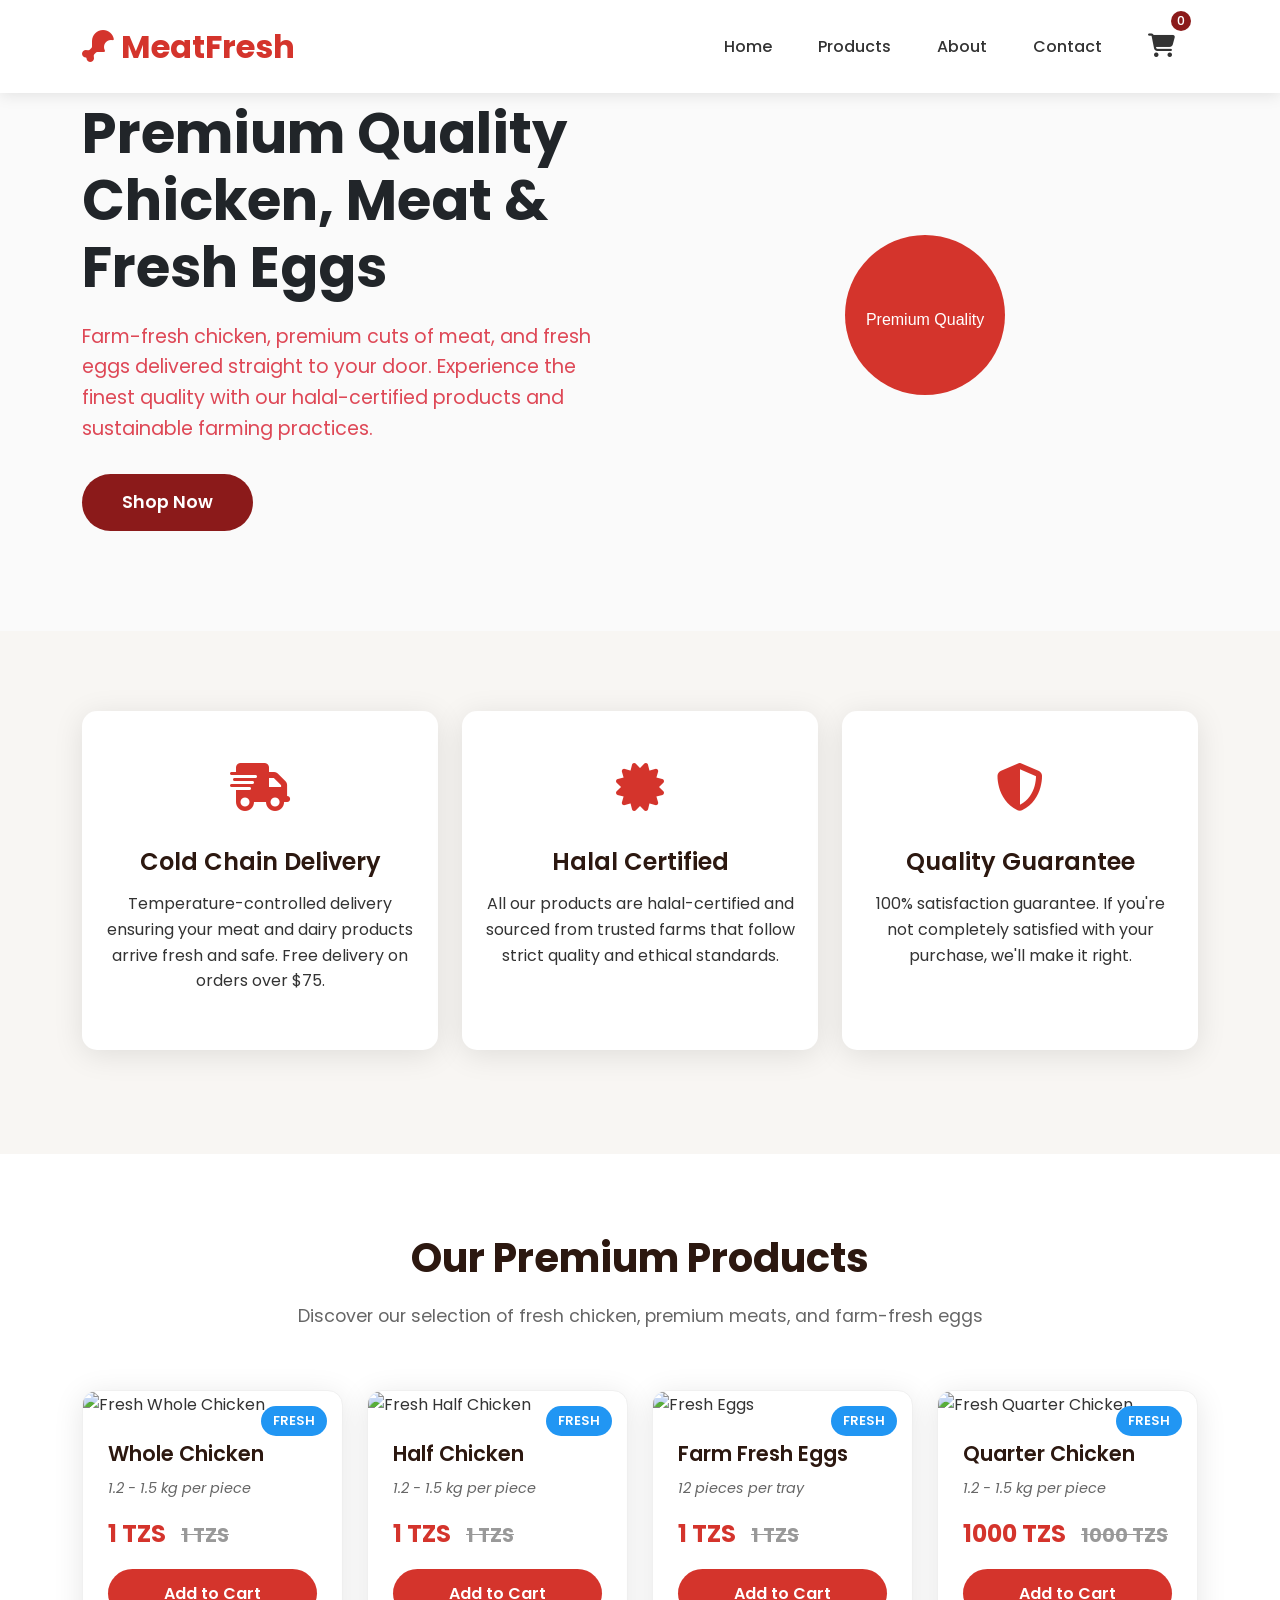
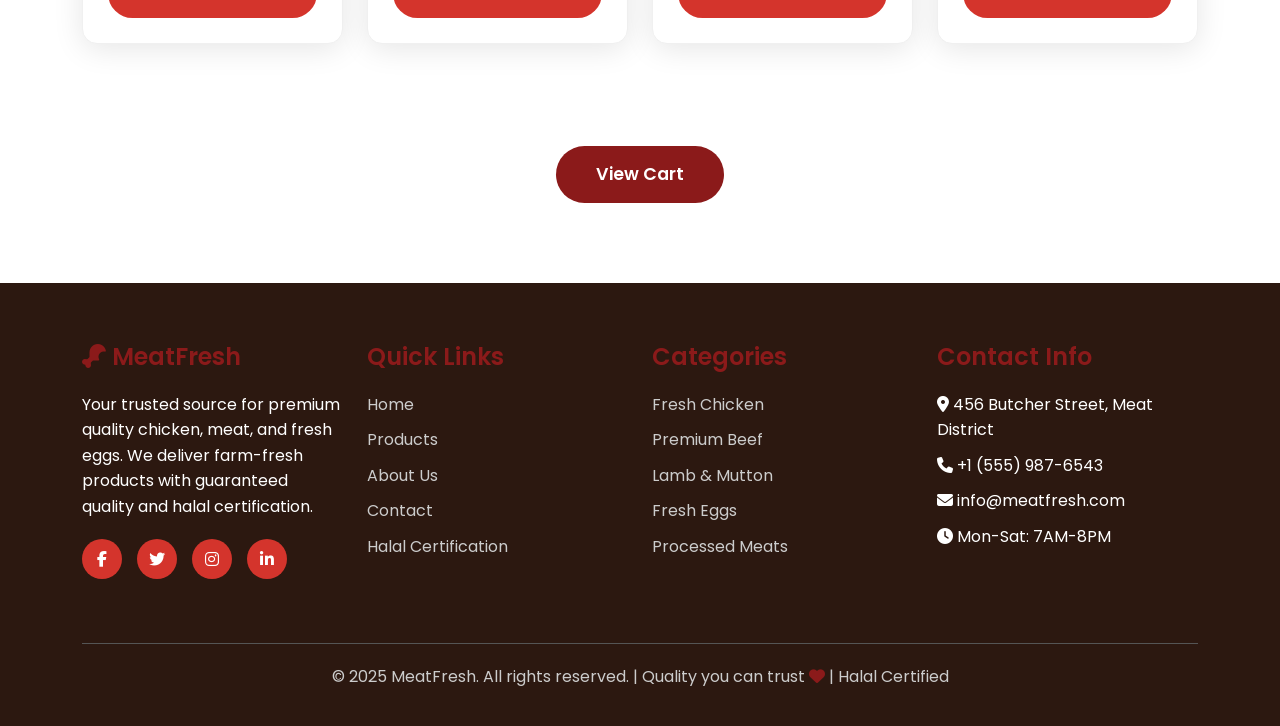
==== public/index.html @ bb0c1eba "Initial Commit" ====
<!DOCTYPE html>
<html lang="en">
<head>
    <meta charset="UTF-8">
    <meta name="viewport" content="width=device-width, initial-scale=1.0">
    <title>MeatFresh - Premium Chicken, Meat & Fresh Eggs</title>
    <link href="https://cdnjs.cloudflare.com/ajax/libs/bootstrap/5.3.0/css/bootstrap.min.css" rel="stylesheet">
    <link href="https://cdnjs.cloudflare.com/ajax/libs/font-awesome/6.4.0/css/all.min.css" rel="stylesheet">
    <link href="https://fonts.googleapis.com/css2?family=Poppins:wght@300;400;500;600;700&display=swap" rel="stylesheet">
    <style>
        :root {
            --primary-color: #d4342c;
            --secondary-color: #8b1a1a;
            --accent-color: #ffa726;
            --dark-color: #2c1810;
            --light-color: #f8f6f3;
            --meat-red: #c62828;
            --chicken-yellow: #ffb74d;
        }

        * {
            margin: 0;
            padding: 0;
            box-sizing: border-box;
        }

        body {
            font-family: 'Poppins', sans-serif;
            line-height: 1.6;
            color: #333;
            background-color: #fafafa;
        }

        /* Navigation */
        .navbar {
            background: #fff;
            box-shadow: 0 2px 15px rgba(0,0,0,0.1);
            padding: 1rem 0;
        }

        .navbar-brand {
            font-size: 2rem;
            font-weight: 700;
            color: var(--primary-color) !important;
        }

        .navbar-nav .nav-link {
            color: #333 !important;
            font-weight: 500;
            margin: 0 15px;
            transition: color 0.3s ease;
        }

        .navbar-nav .nav-link:hover {
            color: var(--primary-color) !important;
        }

        .cart-icon {
            position: relative;
            color: var(--primary-color);
            font-size: 1.5rem;
            margin-left: 15px;
        }

        .cart-badge {
            position: absolute;
            top: -8px;
            right: -8px;
            background: var(--secondary-color);
            color: #fff;
            border-radius: 50%;
            width: 20px;
            height: 20px;
            font-size: 0.8rem;
            display: flex;
            align-items: center;
            justify-content: center;
        }

        /* Hero Section */
        .hero-section {
            background-image: url('C:/Users/Heaven/Desktop/whole_broiler-scaled.jpeg');
            color: white;
            padding: 100px 0;
            position: relative;
            overflow: hidden;
        }

        .hero-section::before {
            content: '';
            position: absolute;
            top: 0;
            left: 0;
            right: 0;
            bottom: 0;
            background-size: cover;
        }

        .hero-content {
            position: relative;
            z-index: 2;
        }

        .hero-title {
            font-size: 3.5rem;
            font-weight: 700;
            margin-bottom: 20px;
        }

        .hero-subtitle {
            font-size: 1.2rem;
            margin-bottom: 30px;
            opacity: 0.9;
        }

        .btn-primary-custom {
            background: var(--secondary-color);
            border: none;
            padding: 15px 40px;
            font-size: 1.1rem;
            font-weight: 600;
            border-radius: 50px;
            transition: all 0.3s ease;
            color: white;
        }

        .btn-primary-custom:hover {
            background: #ff9800;
            transform: translateY(-2px);
            color: white;
        }

        /* Features Section */
        .features-section {
            padding: 80px 0;
            background: var(--light-color);
        }

        .feature-card {
            text-align: center;
            padding: 40px 20px;
            background: white;
            border-radius: 15px;
            box-shadow: 0 5px 30px rgba(0,0,0,0.1);
            transition: transform 0.3s ease;
            height: 100%;
        }

        .feature-card:hover {
            transform: translateY(-10px);
        }

        .feature-icon {
            font-size: 3rem;
            color: var(--primary-color);
            margin-bottom: 20px;
        }

        .feature-title {
            font-size: 1.5rem;
            font-weight: 600;
            margin-bottom: 15px;
            color: var(--dark-color);
        }

        /* Products Section */
        .products-section {
            padding: 80px 0;
            background: white;
        }

        .section-title {
            text-align: center;
            font-size: 2.5rem;
            font-weight: 700;
            color: var(--dark-color);
            margin-bottom: 20px;
        }

        .section-subtitle {
            text-align: center;
            color: #666;
            margin-bottom: 60px;
            font-size: 1.1rem;
        }

        .product-card {
            background: white;
            border-radius: 15px;
            box-shadow: 0 5px 30px rgba(0,0,0,0.1);
            overflow: hidden;
            transition: all 0.3s ease;
            margin-bottom: 30px;
            border: 1px solid #f0f0f0;
        }

        .product-card:hover {
            transform: translateY(-5px);
            box-shadow: 0 10px 40px rgba(0,0,0,0.15);
        }

        .product-image {
            width: 100%;
            height: 250px;
            object-fit: cover;
            transition: transform 0.3s ease;
        }

        .product-card:hover .product-image {
            transform: scale(1.05);
        }

        .product-info {
            padding: 25px;
        }

        .product-title {
            font-size: 1.3rem;
            font-weight: 600;
            margin-bottom: 10px;
            color: var(--dark-color);
        }

        .product-price {
            font-size: 1.5rem;
            font-weight: 700;
            color: var(--primary-color);
            margin-bottom: 15px;
        }

        .product-price .old-price {
            text-decoration: line-through;
            color: #999;
            font-size: 1.2rem;
            margin-left: 10px;
        }

        .product-weight {
            font-size: 0.9rem;
            color: #666;
            margin-bottom: 15px;
            font-style: italic;
        }

        .btn-add-cart {
            background: var(--primary-color);
            color: white;
            border: none;
            padding: 12px 30px;
            border-radius: 25px;
            font-weight: 600;
            transition: all 0.3s ease;
            width: 100%;
        }

        .btn-add-cart:hover {
            background: var(--secondary-color);
            transform: translateY(-2px);
        }

        /* Footer */
        .footer {
            background: var(--dark-color);
            color: white;
            padding: 60px 0 20px;
        }

        .footer-title {
            font-size: 1.5rem;
            font-weight: 600;
            margin-bottom: 20px;
            color: var(--secondary-color);
        }

        .footer-links {
            list-style: none;
            padding: 0;
        }

        .footer-links li {
            margin-bottom: 10px;
        }

        .footer-links a {
            color: #ccc;
            text-decoration: none;
            transition: color 0.3s ease;
        }

        .footer-links a:hover {
            color: var(--secondary-color);
        }

        .social-icons {
            display: flex;
            gap: 15px;
            margin-top: 20px;
        }

        .social-icon {
            width: 40px;
            height: 40px;
            background: var(--primary-color);
            color: white;
            border-radius: 50%;
            display: flex;
            align-items: center;
            justify-content: center;
            text-decoration: none;
            transition: all 0.3s ease;
        }

        .social-icon:hover {
            background: var(--secondary-color);
            transform: translateY(-2px);
        }

        .copyright {
            border-top: 1px solid #555;
            margin-top: 40px;
            padding-top: 20px;
            text-align: center;
            color: #ccc;
        }

        /* Quality Badges */
        .quality-badge {
            position: absolute;
            top: 15px;
            right: 15px;
            background: var(--secondary-color);
            color: white;
            padding: 5px 12px;
            border-radius: 20px;
            font-size: 0.8rem;
            font-weight: 600;
        }

        .halal-badge {
            background: #4caf50;
        }

        .fresh-badge {
            background: #2196f3;
        }

        /* Responsive Design */
        @media (max-width: 768px) {
            .hero-title {
                font-size: 2.5rem;
            }

            .hero-subtitle {
                font-size: 1rem;
            }

            .section-title {
                font-size: 2rem;
            }

            .navbar-nav {
                text-align: center;
            }

            .feature-card {
                margin-bottom: 30px;
            }
        }

        /* Animations */
        @keyframes fadeInUp {
            from {
                opacity: 0;
                transform: translateY(30px);
            }
            to {
                opacity: 1;
                transform: translateY(0);
            }
        }

        .animate-fadeInUp {
            animation: fadeInUp 0.6s ease-out;
        }
    </style>
</head>
<body>
    <!-- Navigation -->
    <nav class="navbar navbar-expand-lg navbar-light fixed-top">
        <div class="container">
            <a class="navbar-brand" href="#"><i class="fas fa-drumstick-bite"></i> MeatFresh</a>
            
            <button class="navbar-toggler" type="button" data-bs-toggle="collapse" data-bs-target="#navbarNav">
                <span class="navbar-toggler-icon"></span>
            </button>
            
            <div class="collapse navbar-collapse" id="navbarNav">
                <ul class="navbar-nav ms-auto align-items-center">
                    <li class="nav-item">
                        <a class="nav-link" href="#home">Home</a>
                    </li>
                    <li class="nav-item">
                        <a class="nav-link" href="#products">Products</a>
                    </li>
                    <li class="nav-item">
                        <a class="nav-link" href="#about">About</a>
                    </li>
                    <li class="nav-item">
                        <a class="nav-link" href="#contact">Contact</a>
                    </li>
                    <li class="nav-item">
                        <a class="nav-link cart-icon" href="cart.html">
                            <i class="fas fa-shopping-cart"></i>
                            <span class="cart-badge" id="cart-count">0</span>
                        </a>
                    </li>
                </ul>
            </div>
        </div>
    </nav>

    <!-- Hero Section -->
    <section id="home" class="hero-section">
        <div class="container">
            <div class="row align-items-center">
                <div class="col-lg-6">
                    <div class="hero-content animate-fadeInUp">
                        <h1 class="hero-title text-dark">Premium Quality Chicken, Meat & Fresh Eggs</h1>
                        <p class="hero-subtitle text-danger">Farm-fresh chicken, premium cuts of meat, and fresh eggs delivered straight to your door. Experience the finest quality with our halal-certified products and sustainable farming practices.</p>
                        <a href="#products" class="btn btn-primary-custom">Shop Now</a>
                    </div>
                </div>
                <div class="col-lg-6">
                    <div class="hero-image text-center">
                        <img src="data:image/svg+xml,%3Csvg xmlns='http://www.w3.org/2000/svg' viewBox='0 0 400 300'%3E%3Ccircle cx='200' cy='150' r='80' fill='%23d4342c'/%3E%3Ctext x='200' y='160' text-anchor='middle' fill='%23ffffff' font-size='16' font-family='Arial'%3EPremium Quality%3C/text%3E%3C/svg%3E" 
                             alt="Premium Meat Products" 
                             class="img-fluid" 
                             style="max-width: 400px;">
                    </div>
                </div>
            </div>
        </div>
    </section>

    <!-- Features Section -->
    <section class="features-section">
        <div class="container">
            <div class="row">
                <div class="col-md-4 mb-4">
                    <div class="feature-card">
                        <div class="feature-icon">
                            <i class="fas fa-truck-fast"></i>
                        </div>
                        <h3 class="feature-title">Cold Chain Delivery</h3>
                        <p>Temperature-controlled delivery ensuring your meat and dairy products arrive fresh and safe. Free delivery on orders over $75.</p>
                    </div>
                </div>
                <div class="col-md-4 mb-4">
                    <div class="feature-card">
                        <div class="feature-icon">
                            <i class="fas fa-certificate"></i>
                        </div>
                        <h3 class="feature-title">Halal Certified</h3>
                        <p>All our products are halal-certified and sourced from trusted farms that follow strict quality and ethical standards.</p>
                    </div>
                </div>
                <div class="col-md-4 mb-4">
                    <div class="feature-card">
                        <div class="feature-icon">
                            <i class="fas fa-shield-alt"></i>
                        </div>
                        <h3 class="feature-title">Quality Guarantee</h3>
                        <p>100% satisfaction guarantee. If you're not completely satisfied with your purchase, we'll make it right.</p>
                    </div>
                </div>
            </div>
        </div>
    </section>

    <!-- Products Section -->
    <section id="products" class="products-section">
        <div class="container">
            <h2 class="section-title">Our Premium Products</h2>
            <p class="section-subtitle">Discover our selection of fresh chicken, premium meats, and farm-fresh eggs</p>
            
            <div class="row">
                <div class="col-lg-3 col-md-6 mb-4">
                    <div class="product-card" data-product-id="1">
                        <div style="position: relative;">
                            <img src="C:/Users/Heaven/Desktop/whole_chicken.png" alt="Fresh Whole Chicken" class="product-image">
                            <div class="quality-badge fresh-badge">FRESH</div>
                        </div>
                        <div class="product-info">
                            <h4 class="product-title">Whole Chicken</h4>
                            <p class="product-weight">1.2 - 1.5 kg per piece</p>
                            <div class="product-price">
                              1 TZS <span class="old-price">1 TZS</span>
                            </div>
                            <button class="btn-add-cart">Add to Cart</button>
                        </div>
                    </div>
                </div>
                
                <div class="col-lg-3 col-md-6 mb-4">
                    <div class="product-card" data-product-id="2">
                        <div style="position: relative;">
                            <img src="C:/Users/Heaven/Desktop/fresh-half-raw-chicken-with-spices-seasonings-wooden-board_147620-2902.avif" alt="Fresh Half Chicken" class="product-image">
                            <div class="quality-badge fresh-badge">FRESH</div>
                        </div>
                        <div class="product-info">
                            <h4 class="product-title">Half Chicken</h4>
                            <p class="product-weight">1.2 - 1.5 kg per piece</p>
                            <div class="product-price">
                                 1 TZS <span class="old-price"> 1 TZS</span>
                            </div>
                            <button class="btn-add-cart">Add to Cart</button>
                        </div>
                    </div>
                </div>
                
                <div class="col-lg-3 col-md-6 mb-4">
                    <div class="product-card" data-product-id="3">
                        <div style="position: relative;">
                            <img src="C:/Users/Heaven/Desktop/pile-of-chicken-eggs_600x.avif" alt="Fresh Eggs" class="product-image">
                            <div class="quality-badge fresh-badge">FRESH</div>
                        </div>
                        <div class="product-info">
                            <h4 class="product-title">Farm Fresh Eggs</h4>
                            <p class="product-weight">12 pieces per tray</p>
                            <div class="product-price">
                                 1 TZS <span class="old-price"> 1 TZS</span>
                            </div>
                            <button class="btn-add-cart">Add to Cart</button>
                        </div>
                    </div>
                </div>
                
                <div class="col-lg-3 col-md-6 mb-4">
                    <div class="product-card" data-product-id="4">
                        <div style="position: relative;">
                            <img src="C:/Users/Heaven/Desktop/marketpoultry-parts-legquarter_0.jpg" alt="Fresh Quarter Chicken" class="product-image">
                            <div class="quality-badge fresh-badge">FRESH</div>
                        </div>
                        <div class="product-info">
                            <h4 class="product-title">Quarter Chicken</h4>
                            <p class="product-weight">1.2 - 1.5 kg per piece</p>
                            <div class="product-price">
                                 1000 TZS <span class="old-price"> 1000 TZS</span>
                            </div>
                            <button class="btn-add-cart">Add to Cart</button>
                        </div>
                    </div>
                </div>
            </div>
            
            <div class="text-center mt-5">
                <a href="cart.html" class="btn btn-primary-custom">View Cart</a>
            </div>
        </div>
    </section>

    <!-- Footer -->
    <footer class="footer">
        <div class="container">
            <div class="row">
                <div class="col-lg-3 col-md-6 mb-4">
                    <h4 class="footer-title"><i class="fas fa-drumstick-bite"></i> MeatFresh</h4>
                    <p>Your trusted source for premium quality chicken, meat, and fresh eggs. We deliver farm-fresh products with guaranteed quality and halal certification.</p>
                    <div class="social-icons">
                        <a href="#" class="social-icon"><i class="fab fa-facebook-f"></i></a>
                        <a href="#" class="social-icon"><i class="fab fa-twitter"></i></a>
                        <a href="#" class="social-icon"><i class="fab fa-instagram"></i></a>
                        <a href="#" class="social-icon"><i class="fab fa-linkedin-in"></i></a>
                    </div>
                </div>
                
                <div class="col-lg-3 col-md-6 mb-4">
                    <h4 class="footer-title">Quick Links</h4>
                    <ul class="footer-links">
                        <li><a href="#home">Home</a></li>
                        <li><a href="#products">Products</a></li>
                        <li><a href="#about">About Us</a></li>
                        <li><a href="#contact">Contact</a></li>
                        <li><a href="#">Halal Certification</a></li>
                    </ul>
                </div>
                
                <div class="col-lg-3 col-md-6 mb-4">
                    <h4 class="footer-title">Categories</h4>
                    <ul class="footer-links">
                        <li><a href="#">Fresh Chicken</a></li>
                        <li><a href="#">Premium Beef</a></li>
                        <li><a href="#">Lamb & Mutton</a></li>
                        <li><a href="#">Fresh Eggs</a></li>
                        <li><a href="#">Processed Meats</a></li>
                    </ul>
                </div>
                
                <div class="col-lg-3 col-md-6 mb-4">
                    <h4 class="footer-title">Contact Info</h4>
                    <ul class="footer-links">
                        <li><i class="fas fa-map-marker-alt"></i> 456 Butcher Street, Meat District</li>
                        <li><i class="fas fa-phone"></i> +1 (555) 987-6543</li>
                        <li><i class="fas fa-envelope"></i> info@meatfresh.com</li>
                        <li><i class="fas fa-clock"></i> Mon-Sat: 7AM-8PM</li>
                    </ul>
                </div>
            </div>
            
            <div class="copyright">
                <p>© 2025 MeatFresh. All rights reserved. | Quality you can trust <i class="fas fa-heart" style="color: var(--secondary-color);"></i> | Halal Certified</p>
            </div>
        </div>
    </footer>

    <!-- Bootstrap JS -->
    <script src="https://cdnjs.cloudflare.com/ajax/libs/bootstrap/5.3.0/js/bootstrap.bundle.min.js"></script>
    
    <!-- Custom JavaScript -->
    <script>
        // Initialize cart from localStorage
        let cart = JSON.parse(localStorage.getItem('cart')) || [];

        // Update cart badge
        function updateCartBadge() {
            const cartBadge = document.getElementById('cart-count');
            cartBadge.textContent = cart.reduce((total, item) => total + item.quantity, 0);
        }

        // Save cart to localStorage
        function saveCart() {
            localStorage.setItem('cart', JSON.stringify(cart));
            updateCartBadge();
        }

        // Smooth scrolling for navigation links
        document.querySelectorAll('a[href^="#"]').forEach(anchor => {
            anchor.addEventListener('click', function (e) {
                e.preventDefault();
                const target = document.querySelector(this.getAttribute('href'));
                if (target) {
                    target.scrollIntoView({
                        behavior: 'smooth',
                        block: 'start'
                    });
                }
            });
        });

        // Add to cart functionality
        document.querySelectorAll('.btn-add-cart').forEach(button => {
            button.addEventListener('click', function() {
                const productCard = this.closest('.product-card');
                const productId = productCard.dataset.productId;
                const productTitle = productCard.querySelector('.product-title').textContent;
                const productPrice = parseFloat(productCard.querySelector('.product-price').childNodes[0].textContent.replace('$', ''));
                const productImage = productCard.querySelector('.product-image').src;

                // Check if item already exists in cart
                const existingItem = cart.find(item => item.id === productId);
                if (existingItem) {
                    existingItem.quantity += 1;
                } else {
                    cart.push({
                        id: productId,
                        title: productTitle,
                        price: productPrice,
                        image: productImage,
                        quantity: 1
                    });
                }

                // Save cart and update badge
                saveCart();

                // Visual feedback
                this.textContent = 'Added!';
                this.style.background = '#4caf50';
                
                setTimeout(() => {
                    this.textContent = 'Add to Cart';
                    this.style.background = '';
                }, 2000);
            });
        });

        // Initialize cart badge on page load
        updateCartBadge();

        // Navbar background change on scroll
        window.addEventListener('scroll', function() {
            const navbar = document.querySelector('.navbar');
            if (window.scrollY > 50) {
                navbar.style.background = 'rgba(255, 255, 255, 0.95)';
                navbar.style.backdropFilter = 'blur(10px)';
            } else {
                navbar.style.background = '#fff';
                navbar.style.backdropFilter = 'none';
            }
        });

        // Animate elements on scroll
        const observerOptions = {
            threshold: 0.1,
            rootMargin: '0px 0px -50px 0px'
        };

        const observer = new IntersectionObserver(function(entries) {
            entries.forEach(entry => {
                if (entry.isIntersecting) {
                    entry.target.classList.add('animate-fadeInUp');
                }
            });
        }, observerOptions);

        // Observe product cards and feature cards
        document.querySelectorAll('.product-card, .feature-card').forEach(card => {
            observer.observe(card);
        });
    </script>
</body>
</html>
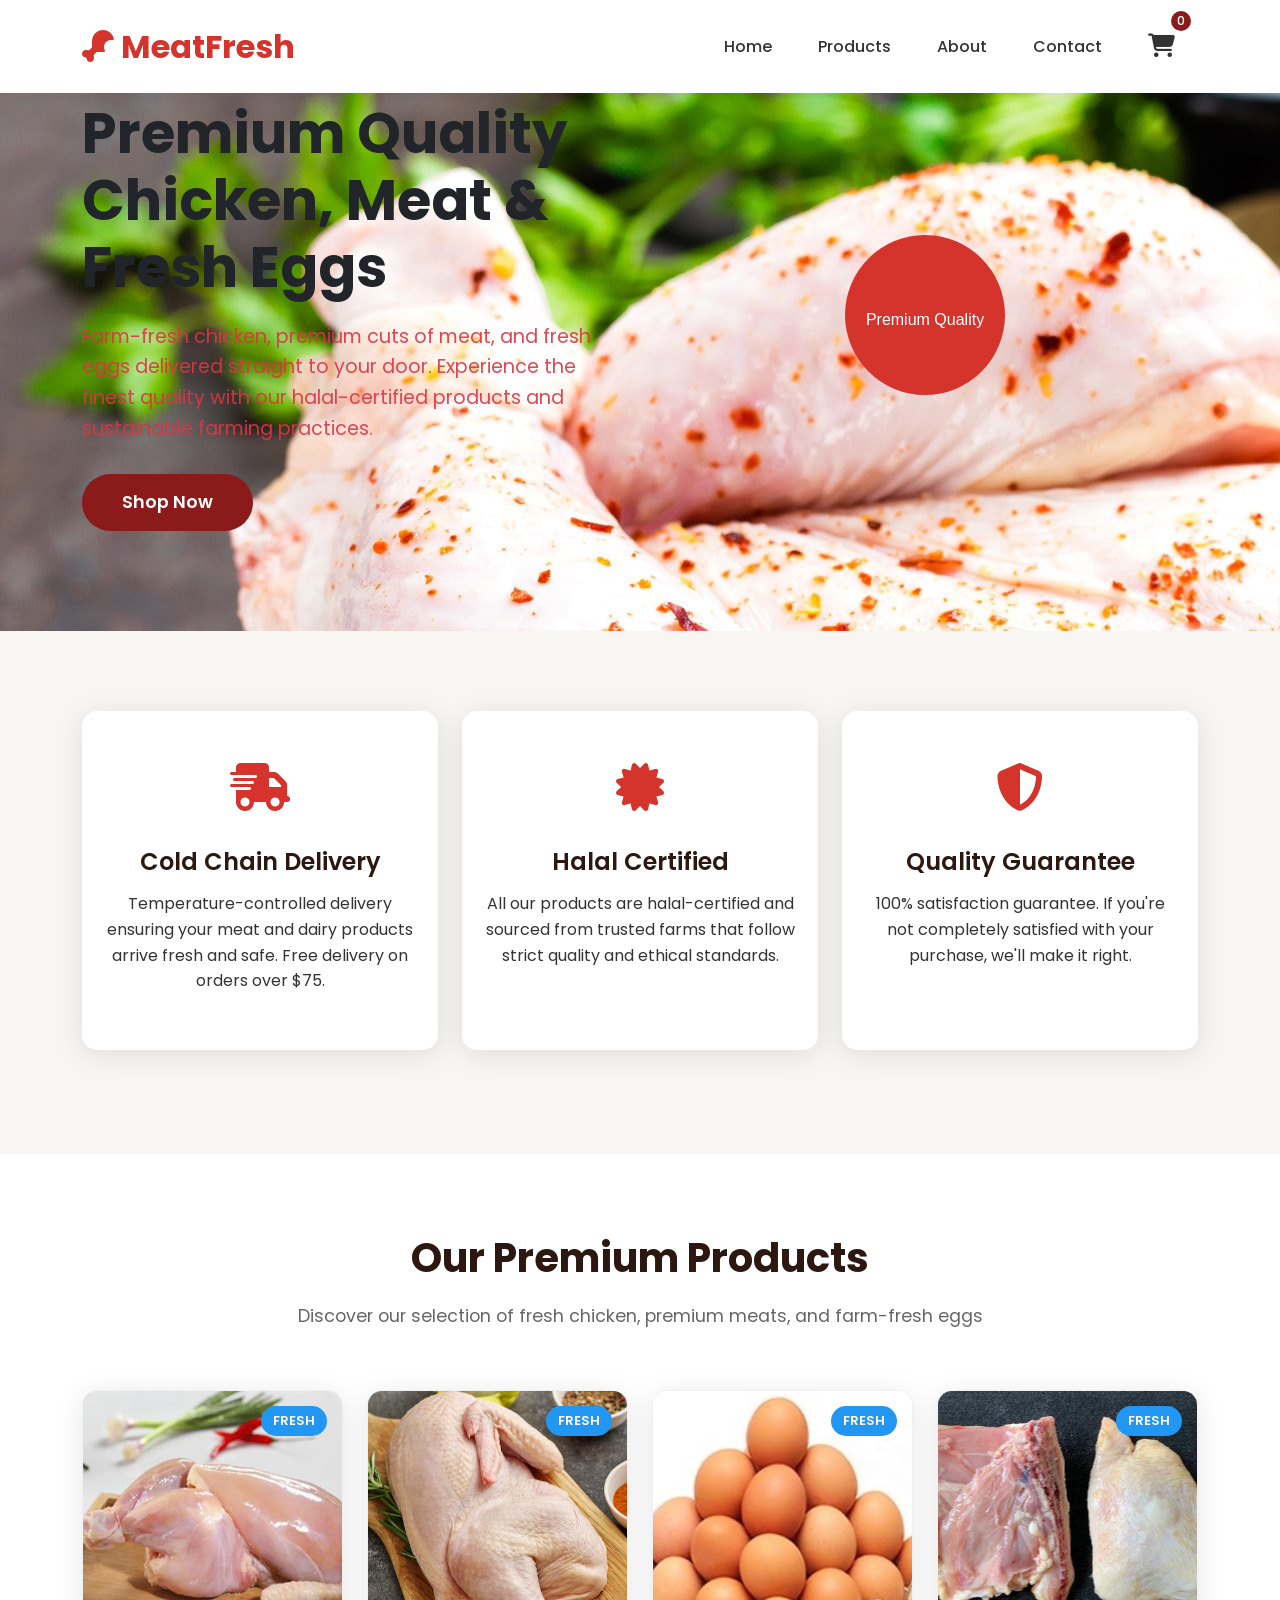
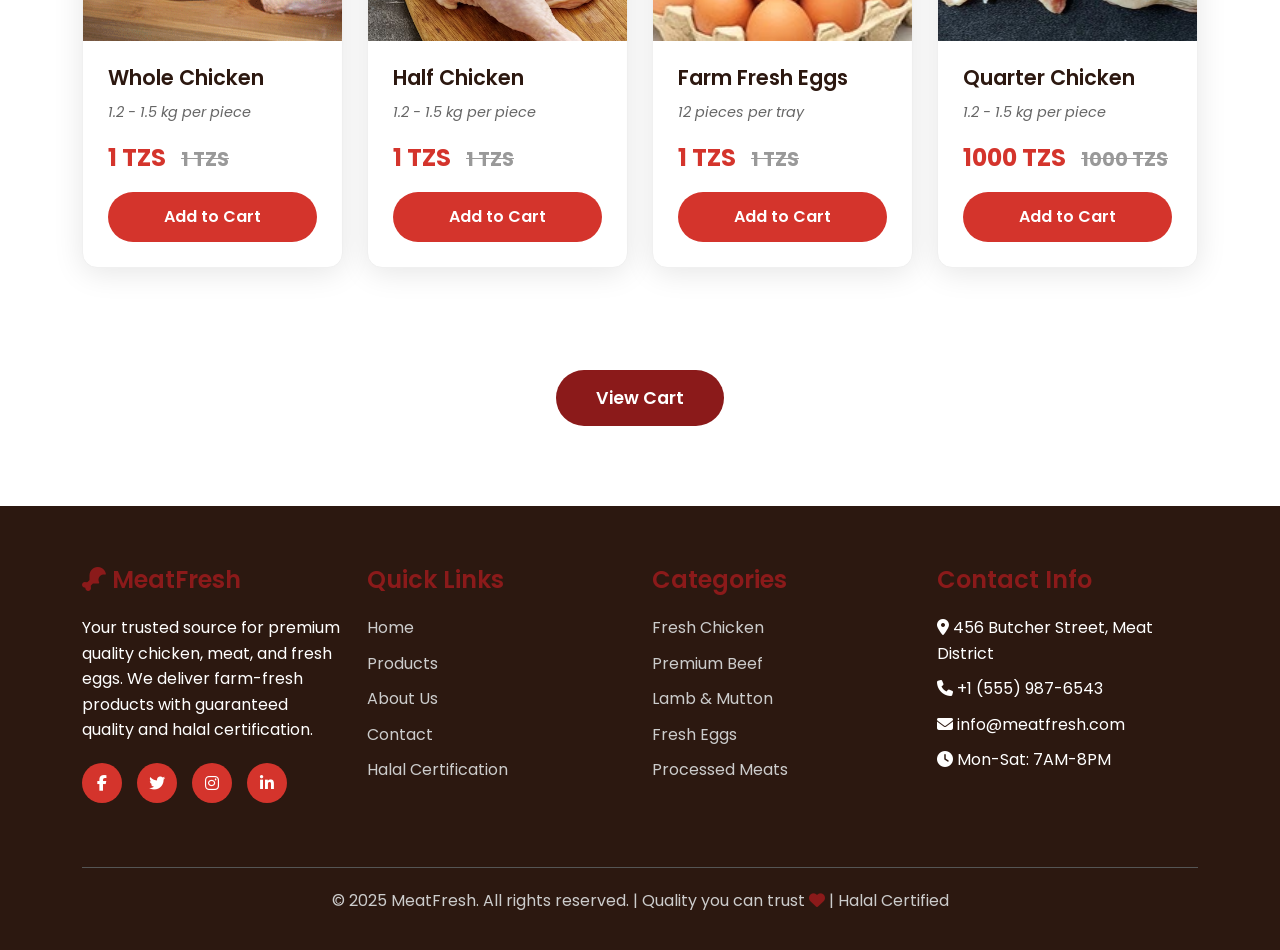
==== commit 62bcce96: "second committ" ====
--- a/public/index.html
+++ b/public/index.html
@@ -79,7 +79,7 @@
 
         /* Hero Section */
         .hero-section {
-            background-image: url('C:/Users/Heaven/Desktop/whole_broiler-scaled.jpeg');
+            background-image: url('img/whole_broiler-scaled.jpeg');
             color: white;
             padding: 100px 0;
             position: relative;
@@ -487,7 +487,7 @@
                 <div class="col-lg-3 col-md-6 mb-4">
                     <div class="product-card" data-product-id="1">
                         <div style="position: relative;">
-                            <img src="C:/Users/Heaven/Desktop/whole_chicken.png" alt="Fresh Whole Chicken" class="product-image">
+                            <img src="img/whole_chicken.png" alt="Fresh Whole Chicken" class="product-image">
                             <div class="quality-badge fresh-badge">FRESH</div>
                         </div>
                         <div class="product-info">
@@ -504,7 +504,7 @@
                 <div class="col-lg-3 col-md-6 mb-4">
                     <div class="product-card" data-product-id="2">
                         <div style="position: relative;">
-                            <img src="C:/Users/Heaven/Desktop/fresh-half-raw-chicken-with-spices-seasonings-wooden-board_147620-2902.avif" alt="Fresh Half Chicken" class="product-image">
+                            <img src="img/fresh-half-raw-chicken-with-spices-seasonings-wooden-board_147620-2902.avif" alt="Fresh Half Chicken" class="product-image">
                             <div class="quality-badge fresh-badge">FRESH</div>
                         </div>
                         <div class="product-info">
@@ -521,7 +521,7 @@
                 <div class="col-lg-3 col-md-6 mb-4">
                     <div class="product-card" data-product-id="3">
                         <div style="position: relative;">
-                            <img src="C:/Users/Heaven/Desktop/pile-of-chicken-eggs_600x.avif" alt="Fresh Eggs" class="product-image">
+                            <img src="img/pile-of-chicken-eggs_600x.avif" alt="Fresh Eggs" class="product-image">
                             <div class="quality-badge fresh-badge">FRESH</div>
                         </div>
                         <div class="product-info">
@@ -538,7 +538,7 @@
                 <div class="col-lg-3 col-md-6 mb-4">
                     <div class="product-card" data-product-id="4">
                         <div style="position: relative;">
-                            <img src="C:/Users/Heaven/Desktop/marketpoultry-parts-legquarter_0.jpg" alt="Fresh Quarter Chicken" class="product-image">
+                            <img src="img/marketpoultry-parts-legquarter_0.jpg" alt="Fresh Quarter Chicken" class="product-image">
                             <div class="quality-badge fresh-badge">FRESH</div>
                         </div>
                         <div class="product-info">
@@ -619,7 +619,15 @@
     <!-- Custom JavaScript -->
     <script>
         // Initialize cart from localStorage
-        let cart = JSON.parse(localStorage.getItem('cart')) || [];
+        //let cart = JSON.parse(localStorage.getItem('cart')) || [];
+        let cart;
+try {
+    const cartData = localStorage.getItem('cart');
+    cart = Array.isArray(JSON.parse(cartData)) ? JSON.parse(cartData) : [];
+} catch (e) {
+    cart = [];
+}
+
 
         // Update cart badge
         function updateCartBadge() {
